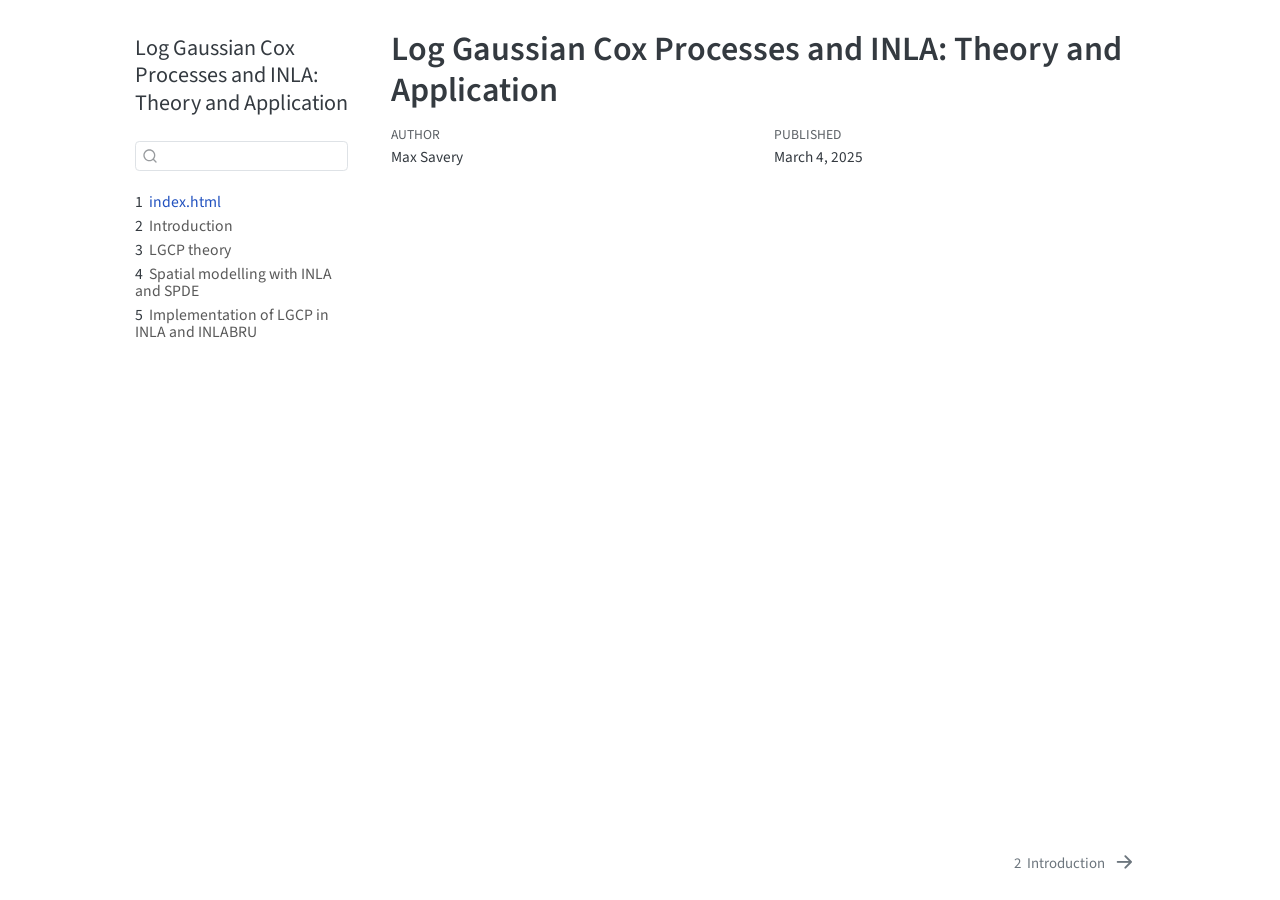
==== index.html @ 9723836d "Built site for gh-pages" ====
<!DOCTYPE html>
<html xmlns="http://www.w3.org/1999/xhtml" lang="en" xml:lang="en"><head>

<meta charset="utf-8">
<meta name="generator" content="quarto-1.6.42">

<meta name="viewport" content="width=device-width, initial-scale=1.0, user-scalable=yes">

<meta name="author" content="Max Savery">
<meta name="dcterms.date" content="2025-03-04">

<title>Log Gaussian Cox Processes and INLA: Theory and Application</title>
<style>
code{white-space: pre-wrap;}
span.smallcaps{font-variant: small-caps;}
div.columns{display: flex; gap: min(4vw, 1.5em);}
div.column{flex: auto; overflow-x: auto;}
div.hanging-indent{margin-left: 1.5em; text-indent: -1.5em;}
ul.task-list{list-style: none;}
ul.task-list li input[type="checkbox"] {
  width: 0.8em;
  margin: 0 0.8em 0.2em -1em; /* quarto-specific, see https://github.com/quarto-dev/quarto-cli/issues/4556 */ 
  vertical-align: middle;
}
</style>


<script src="site_libs/quarto-nav/quarto-nav.js"></script>
<script src="site_libs/quarto-nav/headroom.min.js"></script>
<script src="site_libs/clipboard/clipboard.min.js"></script>
<script src="site_libs/quarto-search/autocomplete.umd.js"></script>
<script src="site_libs/quarto-search/fuse.min.js"></script>
<script src="site_libs/quarto-search/quarto-search.js"></script>
<meta name="quarto:offset" content="./">
<link href="./intro.html" rel="next">
<script src="site_libs/quarto-html/quarto.js"></script>
<script src="site_libs/quarto-html/popper.min.js"></script>
<script src="site_libs/quarto-html/tippy.umd.min.js"></script>
<script src="site_libs/quarto-html/anchor.min.js"></script>
<link href="site_libs/quarto-html/tippy.css" rel="stylesheet">
<link href="site_libs/quarto-html/quarto-syntax-highlighting-2f5df379a58b258e96c21c0638c20c03.css" rel="stylesheet" id="quarto-text-highlighting-styles">
<script src="site_libs/bootstrap/bootstrap.min.js"></script>
<link href="site_libs/bootstrap/bootstrap-icons.css" rel="stylesheet">
<link href="site_libs/bootstrap/bootstrap-a34d670291f06f286357e447776a572a.min.css" rel="stylesheet" append-hash="true" id="quarto-bootstrap" data-mode="light">
<script id="quarto-search-options" type="application/json">{
  "location": "sidebar",
  "copy-button": false,
  "collapse-after": 3,
  "panel-placement": "start",
  "type": "textbox",
  "limit": 50,
  "keyboard-shortcut": [
    "f",
    "/",
    "s"
  ],
  "show-item-context": false,
  "language": {
    "search-no-results-text": "No results",
    "search-matching-documents-text": "matching documents",
    "search-copy-link-title": "Copy link to search",
    "search-hide-matches-text": "Hide additional matches",
    "search-more-match-text": "more match in this document",
    "search-more-matches-text": "more matches in this document",
    "search-clear-button-title": "Clear",
    "search-text-placeholder": "",
    "search-detached-cancel-button-title": "Cancel",
    "search-submit-button-title": "Submit",
    "search-label": "Search"
  }
}</script>


</head>

<body class="nav-sidebar floating fullcontent">

<div id="quarto-search-results"></div>
  <header id="quarto-header" class="headroom fixed-top">
  <nav class="quarto-secondary-nav">
    <div class="container-fluid d-flex">
      <button type="button" class="quarto-btn-toggle btn" data-bs-toggle="collapse" role="button" data-bs-target=".quarto-sidebar-collapse-item" aria-controls="quarto-sidebar" aria-expanded="false" aria-label="Toggle sidebar navigation" onclick="if (window.quartoToggleHeadroom) { window.quartoToggleHeadroom(); }">
        <i class="bi bi-layout-text-sidebar-reverse"></i>
      </button>
        <nav class="quarto-page-breadcrumbs" aria-label="breadcrumb"><ol class="breadcrumb"><li class="breadcrumb-item"><a href="./index.html"><span class="chapter-number">1</span>&nbsp; <span class="chapter-title">index.html</span></a></li></ol></nav>
        <a class="flex-grow-1" role="navigation" data-bs-toggle="collapse" data-bs-target=".quarto-sidebar-collapse-item" aria-controls="quarto-sidebar" aria-expanded="false" aria-label="Toggle sidebar navigation" onclick="if (window.quartoToggleHeadroom) { window.quartoToggleHeadroom(); }">      
        </a>
      <button type="button" class="btn quarto-search-button" aria-label="Search" onclick="window.quartoOpenSearch();">
        <i class="bi bi-search"></i>
      </button>
    </div>
  </nav>
</header>
<!-- content -->
<div id="quarto-content" class="quarto-container page-columns page-rows-contents page-layout-article">
<!-- sidebar -->
  <nav id="quarto-sidebar" class="sidebar collapse collapse-horizontal quarto-sidebar-collapse-item sidebar-navigation floating overflow-auto">
    <div class="pt-lg-2 mt-2 text-left sidebar-header">
    <div class="sidebar-title mb-0 py-0">
      <a href="./">Log Gaussian Cox Processes and INLA: Theory and Application</a> 
    </div>
      </div>
        <div class="mt-2 flex-shrink-0 align-items-center">
        <div class="sidebar-search">
        <div id="quarto-search" class="" title="Search"></div>
        </div>
        </div>
    <div class="sidebar-menu-container"> 
    <ul class="list-unstyled mt-1">
        <li class="sidebar-item">
  <div class="sidebar-item-container"> 
  <a href="./index.html" class="sidebar-item-text sidebar-link active">
 <span class="menu-text"><span class="chapter-number">1</span>&nbsp; <span class="chapter-title">index.html</span></span></a>
  </div>
</li>
        <li class="sidebar-item">
  <div class="sidebar-item-container"> 
  <a href="./intro.html" class="sidebar-item-text sidebar-link">
 <span class="menu-text"><span class="chapter-number">2</span>&nbsp; <span class="chapter-title">Introduction</span></span></a>
  </div>
</li>
        <li class="sidebar-item">
  <div class="sidebar-item-container"> 
  <a href="./theory.html" class="sidebar-item-text sidebar-link">
 <span class="menu-text"><span class="chapter-number">3</span>&nbsp; <span class="chapter-title">LGCP theory</span></span></a>
  </div>
</li>
        <li class="sidebar-item">
  <div class="sidebar-item-container"> 
  <a href="./inla_inlabru_tutorial_netherlands_data.html" class="sidebar-item-text sidebar-link">
 <span class="menu-text"><span class="chapter-number">4</span>&nbsp; <span class="chapter-title">Spatial modelling with INLA and SPDE</span></span></a>
  </div>
</li>
        <li class="sidebar-item">
  <div class="sidebar-item-container"> 
  <a href="./inla_inlabru_lgcp_tutorial_netherlands_data.html" class="sidebar-item-text sidebar-link">
 <span class="menu-text"><span class="chapter-number">5</span>&nbsp; <span class="chapter-title">Implementation of LGCP in INLA and INLABRU</span></span></a>
  </div>
</li>
    </ul>
    </div>
</nav>
<div id="quarto-sidebar-glass" class="quarto-sidebar-collapse-item" data-bs-toggle="collapse" data-bs-target=".quarto-sidebar-collapse-item"></div>
<!-- margin-sidebar -->
    
<!-- main -->
<main class="content" id="quarto-document-content">

<header id="title-block-header" class="quarto-title-block default">
<div class="quarto-title">
<h1 class="title">Log Gaussian Cox Processes and INLA: Theory and Application</h1>
</div>



<div class="quarto-title-meta">

    <div>
    <div class="quarto-title-meta-heading">Author</div>
    <div class="quarto-title-meta-contents">
             <p>Max Savery </p>
          </div>
  </div>
    
    <div>
    <div class="quarto-title-meta-heading">Published</div>
    <div class="quarto-title-meta-contents">
      <p class="date">March 4, 2025</p>
    </div>
  </div>
  
    
  </div>
  


</header>





</main> <!-- /main -->
<script id="quarto-html-after-body" type="application/javascript">
window.document.addEventListener("DOMContentLoaded", function (event) {
  const toggleBodyColorMode = (bsSheetEl) => {
    const mode = bsSheetEl.getAttribute("data-mode");
    const bodyEl = window.document.querySelector("body");
    if (mode === "dark") {
      bodyEl.classList.add("quarto-dark");
      bodyEl.classList.remove("quarto-light");
    } else {
      bodyEl.classList.add("quarto-light");
      bodyEl.classList.remove("quarto-dark");
    }
  }
  const toggleBodyColorPrimary = () => {
    const bsSheetEl = window.document.querySelector("link#quarto-bootstrap");
    if (bsSheetEl) {
      toggleBodyColorMode(bsSheetEl);
    }
  }
  toggleBodyColorPrimary();  
  const icon = "";
  const anchorJS = new window.AnchorJS();
  anchorJS.options = {
    placement: 'right',
    icon: icon
  };
  anchorJS.add('.anchored');
  const isCodeAnnotation = (el) => {
    for (const clz of el.classList) {
      if (clz.startsWith('code-annotation-')) {                     
        return true;
      }
    }
    return false;
  }
  const onCopySuccess = function(e) {
    // button target
    const button = e.trigger;
    // don't keep focus
    button.blur();
    // flash "checked"
    button.classList.add('code-copy-button-checked');
    var currentTitle = button.getAttribute("title");
    button.setAttribute("title", "Copied!");
    let tooltip;
    if (window.bootstrap) {
      button.setAttribute("data-bs-toggle", "tooltip");
      button.setAttribute("data-bs-placement", "left");
      button.setAttribute("data-bs-title", "Copied!");
      tooltip = new bootstrap.Tooltip(button, 
        { trigger: "manual", 
          customClass: "code-copy-button-tooltip",
          offset: [0, -8]});
      tooltip.show();    
    }
    setTimeout(function() {
      if (tooltip) {
        tooltip.hide();
        button.removeAttribute("data-bs-title");
        button.removeAttribute("data-bs-toggle");
        button.removeAttribute("data-bs-placement");
      }
      button.setAttribute("title", currentTitle);
      button.classList.remove('code-copy-button-checked');
    }, 1000);
    // clear code selection
    e.clearSelection();
  }
  const getTextToCopy = function(trigger) {
      const codeEl = trigger.previousElementSibling.cloneNode(true);
      for (const childEl of codeEl.children) {
        if (isCodeAnnotation(childEl)) {
          childEl.remove();
        }
      }
      return codeEl.innerText;
  }
  const clipboard = new window.ClipboardJS('.code-copy-button:not([data-in-quarto-modal])', {
    text: getTextToCopy
  });
  clipboard.on('success', onCopySuccess);
  if (window.document.getElementById('quarto-embedded-source-code-modal')) {
    const clipboardModal = new window.ClipboardJS('.code-copy-button[data-in-quarto-modal]', {
      text: getTextToCopy,
      container: window.document.getElementById('quarto-embedded-source-code-modal')
    });
    clipboardModal.on('success', onCopySuccess);
  }
    var localhostRegex = new RegExp(/^(?:http|https):\/\/localhost\:?[0-9]*\//);
    var mailtoRegex = new RegExp(/^mailto:/);
      var filterRegex = new RegExp('/' + window.location.host + '/');
    var isInternal = (href) => {
        return filterRegex.test(href) || localhostRegex.test(href) || mailtoRegex.test(href);
    }
    // Inspect non-navigation links and adorn them if external
 	var links = window.document.querySelectorAll('a[href]:not(.nav-link):not(.navbar-brand):not(.toc-action):not(.sidebar-link):not(.sidebar-item-toggle):not(.pagination-link):not(.no-external):not([aria-hidden]):not(.dropdown-item):not(.quarto-navigation-tool):not(.about-link)');
    for (var i=0; i<links.length; i++) {
      const link = links[i];
      if (!isInternal(link.href)) {
        // undo the damage that might have been done by quarto-nav.js in the case of
        // links that we want to consider external
        if (link.dataset.originalHref !== undefined) {
          link.href = link.dataset.originalHref;
        }
      }
    }
  function tippyHover(el, contentFn, onTriggerFn, onUntriggerFn) {
    const config = {
      allowHTML: true,
      maxWidth: 500,
      delay: 100,
      arrow: false,
      appendTo: function(el) {
          return el.parentElement;
      },
      interactive: true,
      interactiveBorder: 10,
      theme: 'quarto',
      placement: 'bottom-start',
    };
    if (contentFn) {
      config.content = contentFn;
    }
    if (onTriggerFn) {
      config.onTrigger = onTriggerFn;
    }
    if (onUntriggerFn) {
      config.onUntrigger = onUntriggerFn;
    }
    window.tippy(el, config); 
  }
  const noterefs = window.document.querySelectorAll('a[role="doc-noteref"]');
  for (var i=0; i<noterefs.length; i++) {
    const ref = noterefs[i];
    tippyHover(ref, function() {
      // use id or data attribute instead here
      let href = ref.getAttribute('data-footnote-href') || ref.getAttribute('href');
      try { href = new URL(href).hash; } catch {}
      const id = href.replace(/^#\/?/, "");
      const note = window.document.getElementById(id);
      if (note) {
        return note.innerHTML;
      } else {
        return "";
      }
    });
  }
  const xrefs = window.document.querySelectorAll('a.quarto-xref');
  const processXRef = (id, note) => {
    // Strip column container classes
    const stripColumnClz = (el) => {
      el.classList.remove("page-full", "page-columns");
      if (el.children) {
        for (const child of el.children) {
          stripColumnClz(child);
        }
      }
    }
    stripColumnClz(note)
    if (id === null || id.startsWith('sec-')) {
      // Special case sections, only their first couple elements
      const container = document.createElement("div");
      if (note.children && note.children.length > 2) {
        container.appendChild(note.children[0].cloneNode(true));
        for (let i = 1; i < note.children.length; i++) {
          const child = note.children[i];
          if (child.tagName === "P" && child.innerText === "") {
            continue;
          } else {
            container.appendChild(child.cloneNode(true));
            break;
          }
        }
        if (window.Quarto?.typesetMath) {
          window.Quarto.typesetMath(container);
        }
        return container.innerHTML
      } else {
        if (window.Quarto?.typesetMath) {
          window.Quarto.typesetMath(note);
        }
        return note.innerHTML;
      }
    } else {
      // Remove any anchor links if they are present
      const anchorLink = note.querySelector('a.anchorjs-link');
      if (anchorLink) {
        anchorLink.remove();
      }
      if (window.Quarto?.typesetMath) {
        window.Quarto.typesetMath(note);
      }
      if (note.classList.contains("callout")) {
        return note.outerHTML;
      } else {
        return note.innerHTML;
      }
    }
  }
  for (var i=0; i<xrefs.length; i++) {
    const xref = xrefs[i];
    tippyHover(xref, undefined, function(instance) {
      instance.disable();
      let url = xref.getAttribute('href');
      let hash = undefined; 
      if (url.startsWith('#')) {
        hash = url;
      } else {
        try { hash = new URL(url).hash; } catch {}
      }
      if (hash) {
        const id = hash.replace(/^#\/?/, "");
        const note = window.document.getElementById(id);
        if (note !== null) {
          try {
            const html = processXRef(id, note.cloneNode(true));
            instance.setContent(html);
          } finally {
            instance.enable();
            instance.show();
          }
        } else {
          // See if we can fetch this
          fetch(url.split('#')[0])
          .then(res => res.text())
          .then(html => {
            const parser = new DOMParser();
            const htmlDoc = parser.parseFromString(html, "text/html");
            const note = htmlDoc.getElementById(id);
            if (note !== null) {
              const html = processXRef(id, note);
              instance.setContent(html);
            } 
          }).finally(() => {
            instance.enable();
            instance.show();
          });
        }
      } else {
        // See if we can fetch a full url (with no hash to target)
        // This is a special case and we should probably do some content thinning / targeting
        fetch(url)
        .then(res => res.text())
        .then(html => {
          const parser = new DOMParser();
          const htmlDoc = parser.parseFromString(html, "text/html");
          const note = htmlDoc.querySelector('main.content');
          if (note !== null) {
            // This should only happen for chapter cross references
            // (since there is no id in the URL)
            // remove the first header
            if (note.children.length > 0 && note.children[0].tagName === "HEADER") {
              note.children[0].remove();
            }
            const html = processXRef(null, note);
            instance.setContent(html);
          } 
        }).finally(() => {
          instance.enable();
          instance.show();
        });
      }
    }, function(instance) {
    });
  }
      let selectedAnnoteEl;
      const selectorForAnnotation = ( cell, annotation) => {
        let cellAttr = 'data-code-cell="' + cell + '"';
        let lineAttr = 'data-code-annotation="' +  annotation + '"';
        const selector = 'span[' + cellAttr + '][' + lineAttr + ']';
        return selector;
      }
      const selectCodeLines = (annoteEl) => {
        const doc = window.document;
        const targetCell = annoteEl.getAttribute("data-target-cell");
        const targetAnnotation = annoteEl.getAttribute("data-target-annotation");
        const annoteSpan = window.document.querySelector(selectorForAnnotation(targetCell, targetAnnotation));
        const lines = annoteSpan.getAttribute("data-code-lines").split(",");
        const lineIds = lines.map((line) => {
          return targetCell + "-" + line;
        })
        let top = null;
        let height = null;
        let parent = null;
        if (lineIds.length > 0) {
            //compute the position of the single el (top and bottom and make a div)
            const el = window.document.getElementById(lineIds[0]);
            top = el.offsetTop;
            height = el.offsetHeight;
            parent = el.parentElement.parentElement;
          if (lineIds.length > 1) {
            const lastEl = window.document.getElementById(lineIds[lineIds.length - 1]);
            const bottom = lastEl.offsetTop + lastEl.offsetHeight;
            height = bottom - top;
          }
          if (top !== null && height !== null && parent !== null) {
            // cook up a div (if necessary) and position it 
            let div = window.document.getElementById("code-annotation-line-highlight");
            if (div === null) {
              div = window.document.createElement("div");
              div.setAttribute("id", "code-annotation-line-highlight");
              div.style.position = 'absolute';
              parent.appendChild(div);
            }
            div.style.top = top - 2 + "px";
            div.style.height = height + 4 + "px";
            div.style.left = 0;
            let gutterDiv = window.document.getElementById("code-annotation-line-highlight-gutter");
            if (gutterDiv === null) {
              gutterDiv = window.document.createElement("div");
              gutterDiv.setAttribute("id", "code-annotation-line-highlight-gutter");
              gutterDiv.style.position = 'absolute';
              const codeCell = window.document.getElementById(targetCell);
              const gutter = codeCell.querySelector('.code-annotation-gutter');
              gutter.appendChild(gutterDiv);
            }
            gutterDiv.style.top = top - 2 + "px";
            gutterDiv.style.height = height + 4 + "px";
          }
          selectedAnnoteEl = annoteEl;
        }
      };
      const unselectCodeLines = () => {
        const elementsIds = ["code-annotation-line-highlight", "code-annotation-line-highlight-gutter"];
        elementsIds.forEach((elId) => {
          const div = window.document.getElementById(elId);
          if (div) {
            div.remove();
          }
        });
        selectedAnnoteEl = undefined;
      };
        // Handle positioning of the toggle
    window.addEventListener(
      "resize",
      throttle(() => {
        elRect = undefined;
        if (selectedAnnoteEl) {
          selectCodeLines(selectedAnnoteEl);
        }
      }, 10)
    );
    function throttle(fn, ms) {
    let throttle = false;
    let timer;
      return (...args) => {
        if(!throttle) { // first call gets through
            fn.apply(this, args);
            throttle = true;
        } else { // all the others get throttled
            if(timer) clearTimeout(timer); // cancel #2
            timer = setTimeout(() => {
              fn.apply(this, args);
              timer = throttle = false;
            }, ms);
        }
      };
    }
      // Attach click handler to the DT
      const annoteDls = window.document.querySelectorAll('dt[data-target-cell]');
      for (const annoteDlNode of annoteDls) {
        annoteDlNode.addEventListener('click', (event) => {
          const clickedEl = event.target;
          if (clickedEl !== selectedAnnoteEl) {
            unselectCodeLines();
            const activeEl = window.document.querySelector('dt[data-target-cell].code-annotation-active');
            if (activeEl) {
              activeEl.classList.remove('code-annotation-active');
            }
            selectCodeLines(clickedEl);
            clickedEl.classList.add('code-annotation-active');
          } else {
            // Unselect the line
            unselectCodeLines();
            clickedEl.classList.remove('code-annotation-active');
          }
        });
      }
  const findCites = (el) => {
    const parentEl = el.parentElement;
    if (parentEl) {
      const cites = parentEl.dataset.cites;
      if (cites) {
        return {
          el,
          cites: cites.split(' ')
        };
      } else {
        return findCites(el.parentElement)
      }
    } else {
      return undefined;
    }
  };
  var bibliorefs = window.document.querySelectorAll('a[role="doc-biblioref"]');
  for (var i=0; i<bibliorefs.length; i++) {
    const ref = bibliorefs[i];
    const citeInfo = findCites(ref);
    if (citeInfo) {
      tippyHover(citeInfo.el, function() {
        var popup = window.document.createElement('div');
        citeInfo.cites.forEach(function(cite) {
          var citeDiv = window.document.createElement('div');
          citeDiv.classList.add('hanging-indent');
          citeDiv.classList.add('csl-entry');
          var biblioDiv = window.document.getElementById('ref-' + cite);
          if (biblioDiv) {
            citeDiv.innerHTML = biblioDiv.innerHTML;
          }
          popup.appendChild(citeDiv);
        });
        return popup.innerHTML;
      });
    }
  }
});
</script>
<nav class="page-navigation">
  <div class="nav-page nav-page-previous">
  </div>
  <div class="nav-page nav-page-next">
      <a href="./intro.html" class="pagination-link" aria-label="Introduction">
        <span class="nav-page-text"><span class="chapter-number">2</span>&nbsp; <span class="chapter-title">Introduction</span></span> <i class="bi bi-arrow-right-short"></i>
      </a>
  </div>
</nav>
</div> <!-- /content -->




</body></html>
---- site_libs/quarto-html/tippy.css ----
.tippy-box[data-animation=fade][data-state=hidden]{opacity:0}[data-tippy-root]{max-width:calc(100vw - 10px)}.tippy-box{position:relative;background-color:#333;color:#fff;border-radius:4px;font-size:14px;line-height:1.4;white-space:normal;outline:0;transition-property:transform,visibility,opacity}.tippy-box[data-placement^=top]>.tippy-arrow{bottom:0}.tippy-box[data-placement^=top]>.tippy-arrow:before{bottom:-7px;left:0;border-width:8px 8px 0;border-top-color:initial;transform-origin:center top}.tippy-box[data-placement^=bottom]>.tippy-arrow{top:0}.tippy-box[data-placement^=bottom]>.tippy-arrow:before{top:-7px;left:0;border-width:0 8px 8px;border-bottom-color:initial;transform-origin:center bottom}.tippy-box[data-placement^=left]>.tippy-arrow{right:0}.tippy-box[data-placement^=left]>.tippy-arrow:before{border-width:8px 0 8px 8px;border-left-color:initial;right:-7px;transform-origin:center left}.tippy-box[data-placement^=right]>.tippy-arrow{left:0}.tippy-box[data-placement^=right]>.tippy-arrow:before{left:-7px;border-width:8px 8px 8px 0;border-right-color:initial;transform-origin:center right}.tippy-box[data-inertia][data-state=visible]{transition-timing-function:cubic-bezier(.54,1.5,.38,1.11)}.tippy-arrow{width:16px;height:16px;color:#333}.tippy-arrow:before{content:"";position:absolute;border-color:transparent;border-style:solid}.tippy-content{position:relative;padding:5px 9px;z-index:1}
---- site_libs/quarto-html/quarto-syntax-highlighting-2f5df379a58b258e96c21c0638c20c03.css ----
/* quarto syntax highlight colors */
:root {
  --quarto-hl-ot-color: #003B4F;
  --quarto-hl-at-color: #657422;
  --quarto-hl-ss-color: #20794D;
  --quarto-hl-an-color: #5E5E5E;
  --quarto-hl-fu-color: #4758AB;
  --quarto-hl-st-color: #20794D;
  --quarto-hl-cf-color: #003B4F;
  --quarto-hl-op-color: #5E5E5E;
  --quarto-hl-er-color: #AD0000;
  --quarto-hl-bn-color: #AD0000;
  --quarto-hl-al-color: #AD0000;
  --quarto-hl-va-color: #111111;
  --quarto-hl-bu-color: inherit;
  --quarto-hl-ex-color: inherit;
  --quarto-hl-pp-color: #AD0000;
  --quarto-hl-in-color: #5E5E5E;
  --quarto-hl-vs-color: #20794D;
  --quarto-hl-wa-color: #5E5E5E;
  --quarto-hl-do-color: #5E5E5E;
  --quarto-hl-im-color: #00769E;
  --quarto-hl-ch-color: #20794D;
  --quarto-hl-dt-color: #AD0000;
  --quarto-hl-fl-color: #AD0000;
  --quarto-hl-co-color: #5E5E5E;
  --quarto-hl-cv-color: #5E5E5E;
  --quarto-hl-cn-color: #8f5902;
  --quarto-hl-sc-color: #5E5E5E;
  --quarto-hl-dv-color: #AD0000;
  --quarto-hl-kw-color: #003B4F;
}

/* other quarto variables */
:root {
  --quarto-font-monospace: SFMono-Regular, Menlo, Monaco, Consolas, "Liberation Mono", "Courier New", monospace;
}

pre > code.sourceCode > span {
  color: #003B4F;
}

code span {
  color: #003B4F;
}

code.sourceCode > span {
  color: #003B4F;
}

div.sourceCode,
div.sourceCode pre.sourceCode {
  color: #003B4F;
}

code span.ot {
  color: #003B4F;
  font-style: inherit;
}

code span.at {
  color: #657422;
  font-style: inherit;
}

code span.ss {
  color: #20794D;
  font-style: inherit;
}

code span.an {
  color: #5E5E5E;
  font-style: inherit;
}

code span.fu {
  color: #4758AB;
  font-style: inherit;
}

code span.st {
  color: #20794D;
  font-style: inherit;
}

code span.cf {
  color: #003B4F;
  font-weight: bold;
  font-style: inherit;
}

code span.op {
  color: #5E5E5E;
  font-style: inherit;
}

code span.er {
  color: #AD0000;
  font-style: inherit;
}

code span.bn {
  color: #AD0000;
  font-style: inherit;
}

code span.al {
  color: #AD0000;
  font-style: inherit;
}

code span.va {
  color: #111111;
  font-style: inherit;
}

code span.bu {
  font-style: inherit;
}

code span.ex {
  font-style: inherit;
}

code span.pp {
  color: #AD0000;
  font-style: inherit;
}

code span.in {
  color: #5E5E5E;
  font-style: inherit;
}

code span.vs {
  color: #20794D;
  font-style: inherit;
}

code span.wa {
  color: #5E5E5E;
  font-style: italic;
}

code span.do {
  color: #5E5E5E;
  font-style: italic;
}

code span.im {
  color: #00769E;
  font-style: inherit;
}

code span.ch {
  color: #20794D;
  font-style: inherit;
}

code span.dt {
  color: #AD0000;
  font-style: inherit;
}

code span.fl {
  color: #AD0000;
  font-style: inherit;
}

code span.co {
  color: #5E5E5E;
  font-style: inherit;
}

code span.cv {
  color: #5E5E5E;
  font-style: italic;
}

code span.cn {
  color: #8f5902;
  font-style: inherit;
}

code span.sc {
  color: #5E5E5E;
  font-style: inherit;
}

code span.dv {
  color: #AD0000;
  font-style: inherit;
}

code span.kw {
  color: #003B4F;
  font-weight: bold;
  font-style: inherit;
}

.prevent-inlining {
  content: "</";
}

/*# sourceMappingURL=35eb38a806ee71ea6d2563be2308c832.css.map */
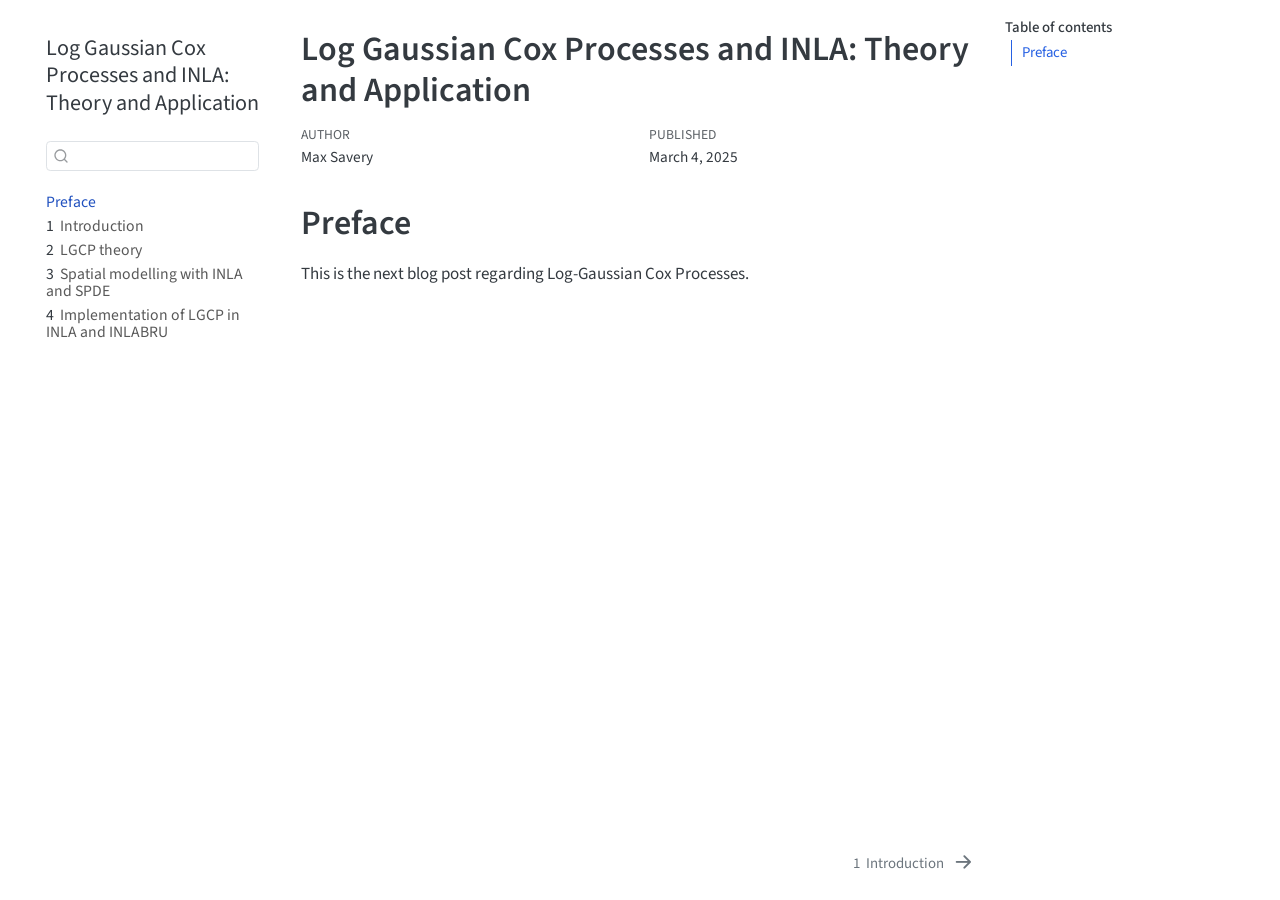
==== commit db3d04ac: "Built site for gh-pages" ====
--- a/index.html
+++ b/index.html
@@ -73,7 +73,7 @@
 
 </head>
 
-<body class="nav-sidebar floating fullcontent">
+<body class="nav-sidebar floating">
 
 <div id="quarto-search-results"></div>
   <header id="quarto-header" class="headroom fixed-top">
@@ -82,7 +82,7 @@
       <button type="button" class="quarto-btn-toggle btn" data-bs-toggle="collapse" role="button" data-bs-target=".quarto-sidebar-collapse-item" aria-controls="quarto-sidebar" aria-expanded="false" aria-label="Toggle sidebar navigation" onclick="if (window.quartoToggleHeadroom) { window.quartoToggleHeadroom(); }">
         <i class="bi bi-layout-text-sidebar-reverse"></i>
       </button>
-        <nav class="quarto-page-breadcrumbs" aria-label="breadcrumb"><ol class="breadcrumb"><li class="breadcrumb-item"><a href="./index.html"><span class="chapter-number">1</span>&nbsp; <span class="chapter-title">index.html</span></a></li></ol></nav>
+        <nav class="quarto-page-breadcrumbs" aria-label="breadcrumb"><ol class="breadcrumb"><li class="breadcrumb-item"><a href="./index.html">Preface</a></li></ol></nav>
         <a class="flex-grow-1" role="navigation" data-bs-toggle="collapse" data-bs-target=".quarto-sidebar-collapse-item" aria-controls="quarto-sidebar" aria-expanded="false" aria-label="Toggle sidebar navigation" onclick="if (window.quartoToggleHeadroom) { window.quartoToggleHeadroom(); }">      
         </a>
       <button type="button" class="btn quarto-search-button" aria-label="Search" onclick="window.quartoOpenSearch();">
@@ -110,31 +110,31 @@
         <li class="sidebar-item">
   <div class="sidebar-item-container"> 
   <a href="./index.html" class="sidebar-item-text sidebar-link active">
- <span class="menu-text"><span class="chapter-number">1</span>&nbsp; <span class="chapter-title">index.html</span></span></a>
+ <span class="menu-text">Preface</span></a>
   </div>
 </li>
         <li class="sidebar-item">
   <div class="sidebar-item-container"> 
   <a href="./intro.html" class="sidebar-item-text sidebar-link">
- <span class="menu-text"><span class="chapter-number">2</span>&nbsp; <span class="chapter-title">Introduction</span></span></a>
+ <span class="menu-text"><span class="chapter-number">1</span>&nbsp; <span class="chapter-title">Introduction</span></span></a>
   </div>
 </li>
         <li class="sidebar-item">
   <div class="sidebar-item-container"> 
   <a href="./theory.html" class="sidebar-item-text sidebar-link">
- <span class="menu-text"><span class="chapter-number">3</span>&nbsp; <span class="chapter-title">LGCP theory</span></span></a>
+ <span class="menu-text"><span class="chapter-number">2</span>&nbsp; <span class="chapter-title">LGCP theory</span></span></a>
   </div>
 </li>
         <li class="sidebar-item">
   <div class="sidebar-item-container"> 
   <a href="./inla_inlabru_tutorial_netherlands_data.html" class="sidebar-item-text sidebar-link">
- <span class="menu-text"><span class="chapter-number">4</span>&nbsp; <span class="chapter-title">Spatial modelling with INLA and SPDE</span></span></a>
+ <span class="menu-text"><span class="chapter-number">3</span>&nbsp; <span class="chapter-title">Spatial modelling with INLA and SPDE</span></span></a>
   </div>
 </li>
         <li class="sidebar-item">
   <div class="sidebar-item-container"> 
   <a href="./inla_inlabru_lgcp_tutorial_netherlands_data.html" class="sidebar-item-text sidebar-link">
- <span class="menu-text"><span class="chapter-number">5</span>&nbsp; <span class="chapter-title">Implementation of LGCP in INLA and INLABRU</span></span></a>
+ <span class="menu-text"><span class="chapter-number">4</span>&nbsp; <span class="chapter-title">Implementation of LGCP in INLA and INLABRU</span></span></a>
   </div>
 </li>
     </ul>
@@ -142,7 +142,15 @@
 </nav>
 <div id="quarto-sidebar-glass" class="quarto-sidebar-collapse-item" data-bs-toggle="collapse" data-bs-target=".quarto-sidebar-collapse-item"></div>
 <!-- margin-sidebar -->
-    
+    <div id="quarto-margin-sidebar" class="sidebar margin-sidebar">
+        <nav id="TOC" role="doc-toc" class="toc-active">
+    <h2 id="toc-title">Table of contents</h2>
+   
+  <ul>
+  <li><a href="#preface" id="toc-preface" class="nav-link active" data-scroll-target="#preface">Preface</a></li>
+  </ul>
+</nav>
+    </div>
 <!-- main -->
 <main class="content" id="quarto-document-content">
 
@@ -177,8 +185,12 @@
 </header>
 
 
-
-
+<section id="preface" class="level1 unnumbered">
+<h1 class="unnumbered">Preface</h1>
+<p>This is the next blog post regarding Log-Gaussian Cox Processes.</p>
+
+
+</section>
 
 </main> <!-- /main -->
 <script id="quarto-html-after-body" type="application/javascript">
@@ -603,7 +615,7 @@
   </div>
   <div class="nav-page nav-page-next">
       <a href="./intro.html" class="pagination-link" aria-label="Introduction">
-        <span class="nav-page-text"><span class="chapter-number">2</span>&nbsp; <span class="chapter-title">Introduction</span></span> <i class="bi bi-arrow-right-short"></i>
+        <span class="nav-page-text"><span class="chapter-number">1</span>&nbsp; <span class="chapter-title">Introduction</span></span> <i class="bi bi-arrow-right-short"></i>
       </a>
   </div>
 </nav>
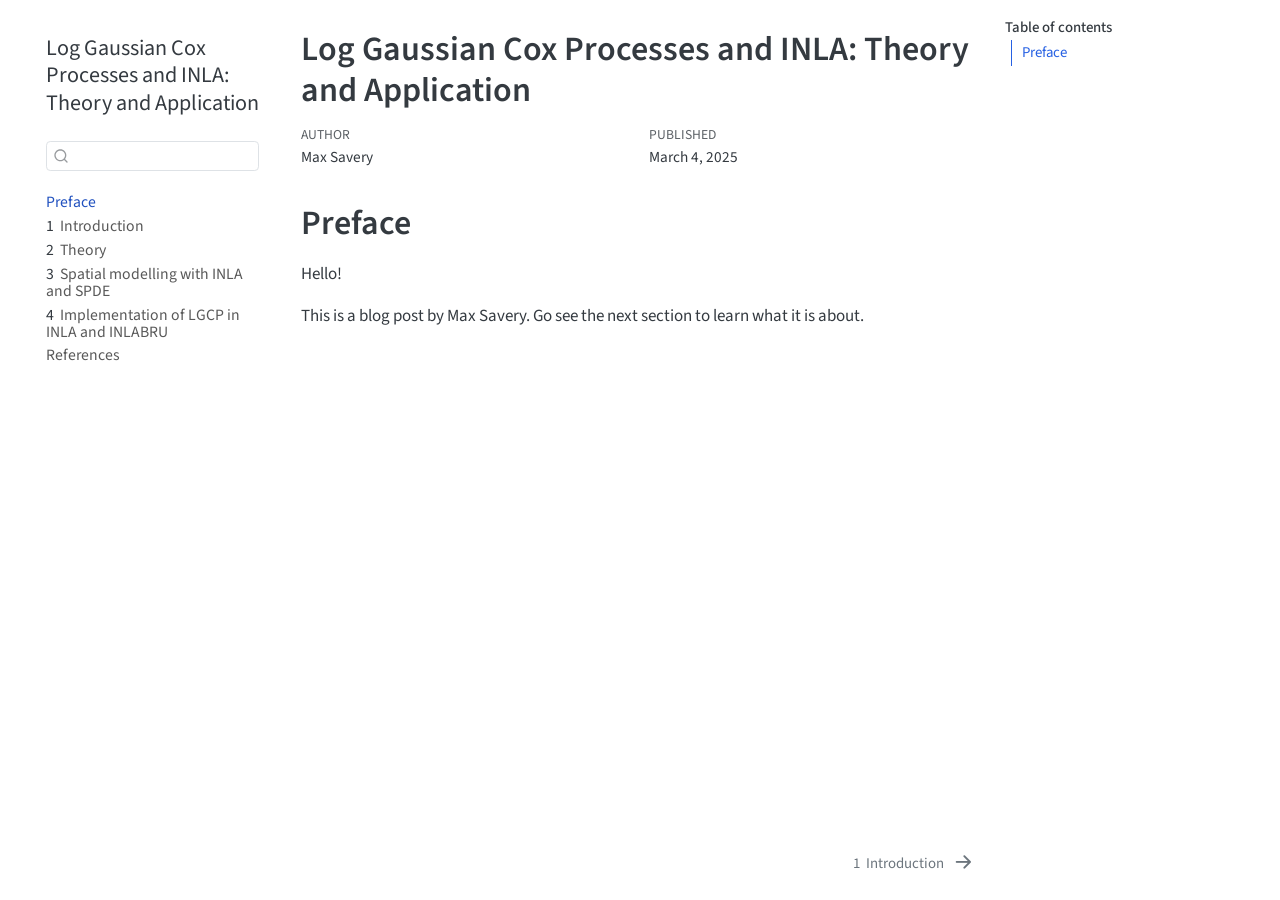
==== commit 1eb0bc60: "Built site for gh-pages" ====
--- a/index.html
+++ b/index.html
@@ -122,7 +122,7 @@
         <li class="sidebar-item">
   <div class="sidebar-item-container"> 
   <a href="./theory.html" class="sidebar-item-text sidebar-link">
- <span class="menu-text"><span class="chapter-number">2</span>&nbsp; <span class="chapter-title">LGCP theory</span></span></a>
+ <span class="menu-text"><span class="chapter-number">2</span>&nbsp; <span class="chapter-title">Theory</span></span></a>
   </div>
 </li>
         <li class="sidebar-item">
@@ -135,6 +135,12 @@
   <div class="sidebar-item-container"> 
   <a href="./inla_inlabru_lgcp_tutorial_netherlands_data.html" class="sidebar-item-text sidebar-link">
  <span class="menu-text"><span class="chapter-number">4</span>&nbsp; <span class="chapter-title">Implementation of LGCP in INLA and INLABRU</span></span></a>
+  </div>
+</li>
+        <li class="sidebar-item">
+  <div class="sidebar-item-container"> 
+  <a href="./references.html" class="sidebar-item-text sidebar-link">
+ <span class="menu-text">References</span></a>
   </div>
 </li>
     </ul>
@@ -187,7 +193,8 @@
 
 <section id="preface" class="level1 unnumbered">
 <h1 class="unnumbered">Preface</h1>
-<p>This is the next blog post regarding Log-Gaussian Cox Processes.</p>
+<p>Hello!</p>
+<p>This is a blog post by Max Savery. Go see the next section to learn what it is about.</p>
 
 
 </section>
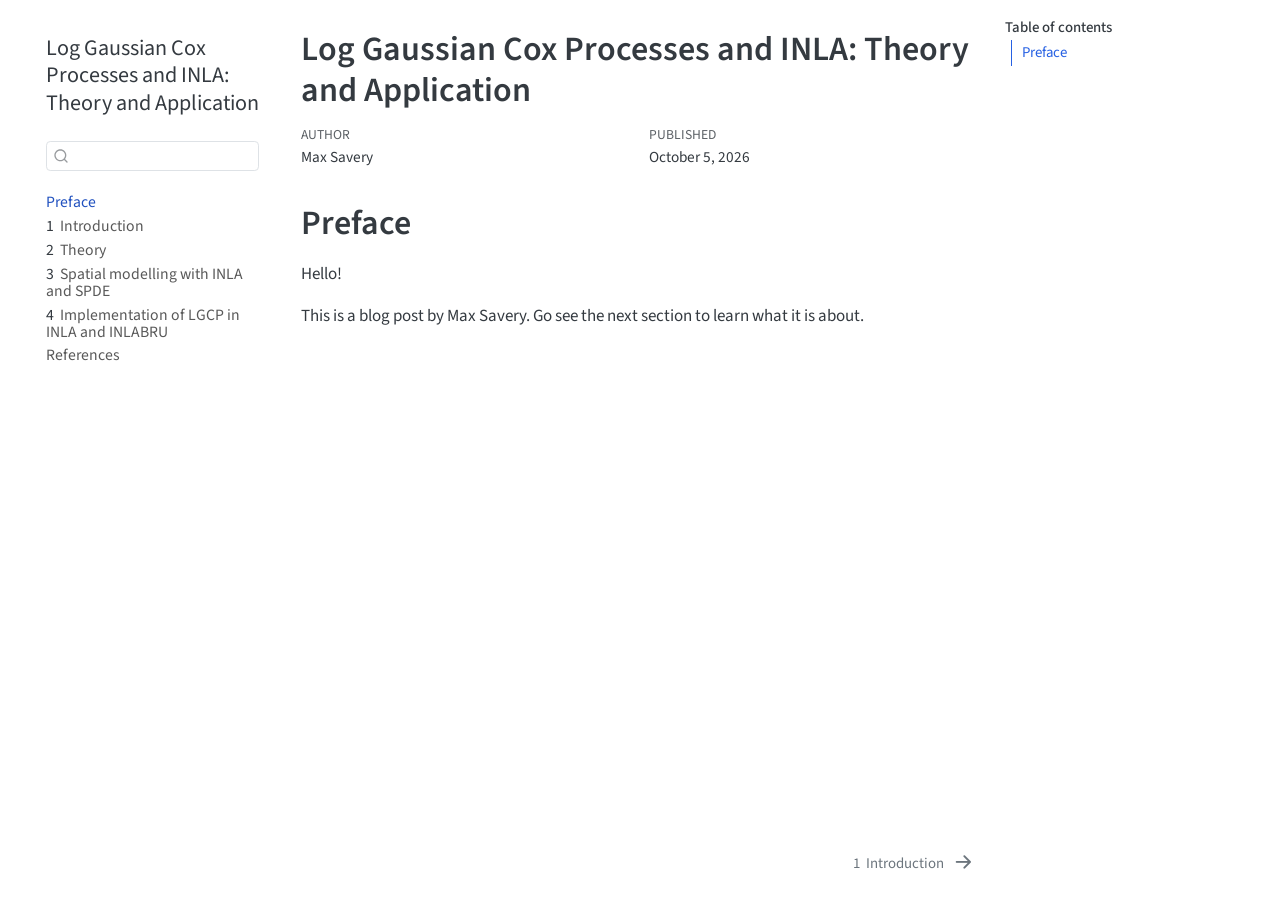
==== commit 947db1b8: "Built site for gh-pages" ====
--- a/index.html
+++ b/index.html
@@ -2,12 +2,12 @@
 <html xmlns="http://www.w3.org/1999/xhtml" lang="en" xml:lang="en"><head>
 
 <meta charset="utf-8">
-<meta name="generator" content="quarto-1.6.42">
+<meta name="generator" content="quarto-1.7.31">
 
 <meta name="viewport" content="width=device-width, initial-scale=1.0, user-scalable=yes">
 
 <meta name="author" content="Max Savery">
-<meta name="dcterms.date" content="2025-03-04">
+<meta name="dcterms.date" content="2026-10-05">
 
 <title>Log Gaussian Cox Processes and INLA: Theory and Application</title>
 <style>
@@ -33,15 +33,16 @@
 <script src="site_libs/quarto-search/quarto-search.js"></script>
 <meta name="quarto:offset" content="./">
 <link href="./intro.html" rel="next">
-<script src="site_libs/quarto-html/quarto.js"></script>
+<script src="site_libs/quarto-html/quarto.js" type="module"></script>
+<script src="site_libs/quarto-html/tabsets/tabsets.js" type="module"></script>
 <script src="site_libs/quarto-html/popper.min.js"></script>
 <script src="site_libs/quarto-html/tippy.umd.min.js"></script>
 <script src="site_libs/quarto-html/anchor.min.js"></script>
 <link href="site_libs/quarto-html/tippy.css" rel="stylesheet">
-<link href="site_libs/quarto-html/quarto-syntax-highlighting-2f5df379a58b258e96c21c0638c20c03.css" rel="stylesheet" id="quarto-text-highlighting-styles">
+<link href="site_libs/quarto-html/quarto-syntax-highlighting-e1a5c8363afafaef2c763b6775fbf3ca.css" rel="stylesheet" id="quarto-text-highlighting-styles">
 <script src="site_libs/bootstrap/bootstrap.min.js"></script>
 <link href="site_libs/bootstrap/bootstrap-icons.css" rel="stylesheet">
-<link href="site_libs/bootstrap/bootstrap-a34d670291f06f286357e447776a572a.min.css" rel="stylesheet" append-hash="true" id="quarto-bootstrap" data-mode="light">
+<link href="site_libs/bootstrap/bootstrap-6e4858b4921ffe5a9c7d897cee0e5447.min.css" rel="stylesheet" append-hash="true" id="quarto-bootstrap" data-mode="light">
 <script id="quarto-search-options" type="application/json">{
   "location": "sidebar",
   "copy-button": false,
@@ -73,7 +74,7 @@
 
 </head>
 
-<body class="nav-sidebar floating">
+<body class="nav-sidebar floating quarto-light">
 
 <div id="quarto-search-results"></div>
   <header id="quarto-header" class="headroom fixed-top">
@@ -179,7 +180,7 @@
     <div>
     <div class="quarto-title-meta-heading">Published</div>
     <div class="quarto-title-meta-contents">
-      <p class="date">March 4, 2025</p>
+      <p class="date">October 5, 2026</p>
     </div>
   </div>
   
@@ -201,236 +202,242 @@
 
 </main> <!-- /main -->
 <script id="quarto-html-after-body" type="application/javascript">
-window.document.addEventListener("DOMContentLoaded", function (event) {
-  const toggleBodyColorMode = (bsSheetEl) => {
-    const mode = bsSheetEl.getAttribute("data-mode");
-    const bodyEl = window.document.querySelector("body");
-    if (mode === "dark") {
-      bodyEl.classList.add("quarto-dark");
-      bodyEl.classList.remove("quarto-light");
-    } else {
-      bodyEl.classList.add("quarto-light");
-      bodyEl.classList.remove("quarto-dark");
-    }
-  }
-  const toggleBodyColorPrimary = () => {
-    const bsSheetEl = window.document.querySelector("link#quarto-bootstrap");
-    if (bsSheetEl) {
-      toggleBodyColorMode(bsSheetEl);
-    }
-  }
-  toggleBodyColorPrimary();  
-  const icon = "";
-  const anchorJS = new window.AnchorJS();
-  anchorJS.options = {
-    placement: 'right',
-    icon: icon
-  };
-  anchorJS.add('.anchored');
-  const isCodeAnnotation = (el) => {
-    for (const clz of el.classList) {
-      if (clz.startsWith('code-annotation-')) {                     
-        return true;
-      }
-    }
-    return false;
-  }
-  const onCopySuccess = function(e) {
-    // button target
-    const button = e.trigger;
-    // don't keep focus
-    button.blur();
-    // flash "checked"
-    button.classList.add('code-copy-button-checked');
-    var currentTitle = button.getAttribute("title");
-    button.setAttribute("title", "Copied!");
-    let tooltip;
-    if (window.bootstrap) {
-      button.setAttribute("data-bs-toggle", "tooltip");
-      button.setAttribute("data-bs-placement", "left");
-      button.setAttribute("data-bs-title", "Copied!");
-      tooltip = new bootstrap.Tooltip(button, 
-        { trigger: "manual", 
-          customClass: "code-copy-button-tooltip",
-          offset: [0, -8]});
-      tooltip.show();    
-    }
-    setTimeout(function() {
-      if (tooltip) {
-        tooltip.hide();
-        button.removeAttribute("data-bs-title");
-        button.removeAttribute("data-bs-toggle");
-        button.removeAttribute("data-bs-placement");
-      }
-      button.setAttribute("title", currentTitle);
-      button.classList.remove('code-copy-button-checked');
-    }, 1000);
-    // clear code selection
-    e.clearSelection();
-  }
-  const getTextToCopy = function(trigger) {
-      const codeEl = trigger.previousElementSibling.cloneNode(true);
-      for (const childEl of codeEl.children) {
-        if (isCodeAnnotation(childEl)) {
-          childEl.remove();
-        }
-      }
-      return codeEl.innerText;
-  }
-  const clipboard = new window.ClipboardJS('.code-copy-button:not([data-in-quarto-modal])', {
-    text: getTextToCopy
-  });
-  clipboard.on('success', onCopySuccess);
-  if (window.document.getElementById('quarto-embedded-source-code-modal')) {
-    const clipboardModal = new window.ClipboardJS('.code-copy-button[data-in-quarto-modal]', {
-      text: getTextToCopy,
-      container: window.document.getElementById('quarto-embedded-source-code-modal')
+  window.document.addEventListener("DOMContentLoaded", function (event) {
+    const icon = "";
+    const anchorJS = new window.AnchorJS();
+    anchorJS.options = {
+      placement: 'right',
+      icon: icon
+    };
+    anchorJS.add('.anchored');
+    const isCodeAnnotation = (el) => {
+      for (const clz of el.classList) {
+        if (clz.startsWith('code-annotation-')) {                     
+          return true;
+        }
+      }
+      return false;
+    }
+    const onCopySuccess = function(e) {
+      // button target
+      const button = e.trigger;
+      // don't keep focus
+      button.blur();
+      // flash "checked"
+      button.classList.add('code-copy-button-checked');
+      var currentTitle = button.getAttribute("title");
+      button.setAttribute("title", "Copied!");
+      let tooltip;
+      if (window.bootstrap) {
+        button.setAttribute("data-bs-toggle", "tooltip");
+        button.setAttribute("data-bs-placement", "left");
+        button.setAttribute("data-bs-title", "Copied!");
+        tooltip = new bootstrap.Tooltip(button, 
+          { trigger: "manual", 
+            customClass: "code-copy-button-tooltip",
+            offset: [0, -8]});
+        tooltip.show();    
+      }
+      setTimeout(function() {
+        if (tooltip) {
+          tooltip.hide();
+          button.removeAttribute("data-bs-title");
+          button.removeAttribute("data-bs-toggle");
+          button.removeAttribute("data-bs-placement");
+        }
+        button.setAttribute("title", currentTitle);
+        button.classList.remove('code-copy-button-checked');
+      }, 1000);
+      // clear code selection
+      e.clearSelection();
+    }
+    const getTextToCopy = function(trigger) {
+        const codeEl = trigger.previousElementSibling.cloneNode(true);
+        for (const childEl of codeEl.children) {
+          if (isCodeAnnotation(childEl)) {
+            childEl.remove();
+          }
+        }
+        return codeEl.innerText;
+    }
+    const clipboard = new window.ClipboardJS('.code-copy-button:not([data-in-quarto-modal])', {
+      text: getTextToCopy
     });
-    clipboardModal.on('success', onCopySuccess);
-  }
-    var localhostRegex = new RegExp(/^(?:http|https):\/\/localhost\:?[0-9]*\//);
-    var mailtoRegex = new RegExp(/^mailto:/);
-      var filterRegex = new RegExp('/' + window.location.host + '/');
-    var isInternal = (href) => {
-        return filterRegex.test(href) || localhostRegex.test(href) || mailtoRegex.test(href);
-    }
-    // Inspect non-navigation links and adorn them if external
- 	var links = window.document.querySelectorAll('a[href]:not(.nav-link):not(.navbar-brand):not(.toc-action):not(.sidebar-link):not(.sidebar-item-toggle):not(.pagination-link):not(.no-external):not([aria-hidden]):not(.dropdown-item):not(.quarto-navigation-tool):not(.about-link)');
-    for (var i=0; i<links.length; i++) {
-      const link = links[i];
-      if (!isInternal(link.href)) {
-        // undo the damage that might have been done by quarto-nav.js in the case of
-        // links that we want to consider external
-        if (link.dataset.originalHref !== undefined) {
-          link.href = link.dataset.originalHref;
-        }
-      }
-    }
-  function tippyHover(el, contentFn, onTriggerFn, onUntriggerFn) {
-    const config = {
-      allowHTML: true,
-      maxWidth: 500,
-      delay: 100,
-      arrow: false,
-      appendTo: function(el) {
-          return el.parentElement;
-      },
-      interactive: true,
-      interactiveBorder: 10,
-      theme: 'quarto',
-      placement: 'bottom-start',
-    };
-    if (contentFn) {
-      config.content = contentFn;
-    }
-    if (onTriggerFn) {
-      config.onTrigger = onTriggerFn;
-    }
-    if (onUntriggerFn) {
-      config.onUntrigger = onUntriggerFn;
-    }
-    window.tippy(el, config); 
-  }
-  const noterefs = window.document.querySelectorAll('a[role="doc-noteref"]');
-  for (var i=0; i<noterefs.length; i++) {
-    const ref = noterefs[i];
-    tippyHover(ref, function() {
-      // use id or data attribute instead here
-      let href = ref.getAttribute('data-footnote-href') || ref.getAttribute('href');
-      try { href = new URL(href).hash; } catch {}
-      const id = href.replace(/^#\/?/, "");
-      const note = window.document.getElementById(id);
-      if (note) {
-        return note.innerHTML;
+    clipboard.on('success', onCopySuccess);
+    if (window.document.getElementById('quarto-embedded-source-code-modal')) {
+      const clipboardModal = new window.ClipboardJS('.code-copy-button[data-in-quarto-modal]', {
+        text: getTextToCopy,
+        container: window.document.getElementById('quarto-embedded-source-code-modal')
+      });
+      clipboardModal.on('success', onCopySuccess);
+    }
+      var localhostRegex = new RegExp(/^(?:http|https):\/\/localhost\:?[0-9]*\//);
+      var mailtoRegex = new RegExp(/^mailto:/);
+        var filterRegex = new RegExp('/' + window.location.host + '/');
+      var isInternal = (href) => {
+          return filterRegex.test(href) || localhostRegex.test(href) || mailtoRegex.test(href);
+      }
+      // Inspect non-navigation links and adorn them if external
+     var links = window.document.querySelectorAll('a[href]:not(.nav-link):not(.navbar-brand):not(.toc-action):not(.sidebar-link):not(.sidebar-item-toggle):not(.pagination-link):not(.no-external):not([aria-hidden]):not(.dropdown-item):not(.quarto-navigation-tool):not(.about-link)');
+      for (var i=0; i<links.length; i++) {
+        const link = links[i];
+        if (!isInternal(link.href)) {
+          // undo the damage that might have been done by quarto-nav.js in the case of
+          // links that we want to consider external
+          if (link.dataset.originalHref !== undefined) {
+            link.href = link.dataset.originalHref;
+          }
+        }
+      }
+    function tippyHover(el, contentFn, onTriggerFn, onUntriggerFn) {
+      const config = {
+        allowHTML: true,
+        maxWidth: 500,
+        delay: 100,
+        arrow: false,
+        appendTo: function(el) {
+            return el.parentElement;
+        },
+        interactive: true,
+        interactiveBorder: 10,
+        theme: 'quarto',
+        placement: 'bottom-start',
+      };
+      if (contentFn) {
+        config.content = contentFn;
+      }
+      if (onTriggerFn) {
+        config.onTrigger = onTriggerFn;
+      }
+      if (onUntriggerFn) {
+        config.onUntrigger = onUntriggerFn;
+      }
+      window.tippy(el, config); 
+    }
+    const noterefs = window.document.querySelectorAll('a[role="doc-noteref"]');
+    for (var i=0; i<noterefs.length; i++) {
+      const ref = noterefs[i];
+      tippyHover(ref, function() {
+        // use id or data attribute instead here
+        let href = ref.getAttribute('data-footnote-href') || ref.getAttribute('href');
+        try { href = new URL(href).hash; } catch {}
+        const id = href.replace(/^#\/?/, "");
+        const note = window.document.getElementById(id);
+        if (note) {
+          return note.innerHTML;
+        } else {
+          return "";
+        }
+      });
+    }
+    const xrefs = window.document.querySelectorAll('a.quarto-xref');
+    const processXRef = (id, note) => {
+      // Strip column container classes
+      const stripColumnClz = (el) => {
+        el.classList.remove("page-full", "page-columns");
+        if (el.children) {
+          for (const child of el.children) {
+            stripColumnClz(child);
+          }
+        }
+      }
+      stripColumnClz(note)
+      if (id === null || id.startsWith('sec-')) {
+        // Special case sections, only their first couple elements
+        const container = document.createElement("div");
+        if (note.children && note.children.length > 2) {
+          container.appendChild(note.children[0].cloneNode(true));
+          for (let i = 1; i < note.children.length; i++) {
+            const child = note.children[i];
+            if (child.tagName === "P" && child.innerText === "") {
+              continue;
+            } else {
+              container.appendChild(child.cloneNode(true));
+              break;
+            }
+          }
+          if (window.Quarto?.typesetMath) {
+            window.Quarto.typesetMath(container);
+          }
+          return container.innerHTML
+        } else {
+          if (window.Quarto?.typesetMath) {
+            window.Quarto.typesetMath(note);
+          }
+          return note.innerHTML;
+        }
       } else {
-        return "";
-      }
-    });
-  }
-  const xrefs = window.document.querySelectorAll('a.quarto-xref');
-  const processXRef = (id, note) => {
-    // Strip column container classes
-    const stripColumnClz = (el) => {
-      el.classList.remove("page-full", "page-columns");
-      if (el.children) {
-        for (const child of el.children) {
-          stripColumnClz(child);
-        }
-      }
-    }
-    stripColumnClz(note)
-    if (id === null || id.startsWith('sec-')) {
-      // Special case sections, only their first couple elements
-      const container = document.createElement("div");
-      if (note.children && note.children.length > 2) {
-        container.appendChild(note.children[0].cloneNode(true));
-        for (let i = 1; i < note.children.length; i++) {
-          const child = note.children[i];
-          if (child.tagName === "P" && child.innerText === "") {
-            continue;
-          } else {
-            container.appendChild(child.cloneNode(true));
-            break;
-          }
-        }
-        if (window.Quarto?.typesetMath) {
-          window.Quarto.typesetMath(container);
-        }
-        return container.innerHTML
-      } else {
+        // Remove any anchor links if they are present
+        const anchorLink = note.querySelector('a.anchorjs-link');
+        if (anchorLink) {
+          anchorLink.remove();
+        }
         if (window.Quarto?.typesetMath) {
           window.Quarto.typesetMath(note);
         }
-        return note.innerHTML;
-      }
-    } else {
-      // Remove any anchor links if they are present
-      const anchorLink = note.querySelector('a.anchorjs-link');
-      if (anchorLink) {
-        anchorLink.remove();
-      }
-      if (window.Quarto?.typesetMath) {
-        window.Quarto.typesetMath(note);
-      }
-      if (note.classList.contains("callout")) {
-        return note.outerHTML;
-      } else {
-        return note.innerHTML;
-      }
-    }
-  }
-  for (var i=0; i<xrefs.length; i++) {
-    const xref = xrefs[i];
-    tippyHover(xref, undefined, function(instance) {
-      instance.disable();
-      let url = xref.getAttribute('href');
-      let hash = undefined; 
-      if (url.startsWith('#')) {
-        hash = url;
-      } else {
-        try { hash = new URL(url).hash; } catch {}
-      }
-      if (hash) {
-        const id = hash.replace(/^#\/?/, "");
-        const note = window.document.getElementById(id);
-        if (note !== null) {
-          try {
-            const html = processXRef(id, note.cloneNode(true));
-            instance.setContent(html);
-          } finally {
-            instance.enable();
-            instance.show();
-          }
+        if (note.classList.contains("callout")) {
+          return note.outerHTML;
         } else {
-          // See if we can fetch this
-          fetch(url.split('#')[0])
+          return note.innerHTML;
+        }
+      }
+    }
+    for (var i=0; i<xrefs.length; i++) {
+      const xref = xrefs[i];
+      tippyHover(xref, undefined, function(instance) {
+        instance.disable();
+        let url = xref.getAttribute('href');
+        let hash = undefined; 
+        if (url.startsWith('#')) {
+          hash = url;
+        } else {
+          try { hash = new URL(url).hash; } catch {}
+        }
+        if (hash) {
+          const id = hash.replace(/^#\/?/, "");
+          const note = window.document.getElementById(id);
+          if (note !== null) {
+            try {
+              const html = processXRef(id, note.cloneNode(true));
+              instance.setContent(html);
+            } finally {
+              instance.enable();
+              instance.show();
+            }
+          } else {
+            // See if we can fetch this
+            fetch(url.split('#')[0])
+            .then(res => res.text())
+            .then(html => {
+              const parser = new DOMParser();
+              const htmlDoc = parser.parseFromString(html, "text/html");
+              const note = htmlDoc.getElementById(id);
+              if (note !== null) {
+                const html = processXRef(id, note);
+                instance.setContent(html);
+              } 
+            }).finally(() => {
+              instance.enable();
+              instance.show();
+            });
+          }
+        } else {
+          // See if we can fetch a full url (with no hash to target)
+          // This is a special case and we should probably do some content thinning / targeting
+          fetch(url)
           .then(res => res.text())
           .then(html => {
             const parser = new DOMParser();
             const htmlDoc = parser.parseFromString(html, "text/html");
-            const note = htmlDoc.getElementById(id);
+            const note = htmlDoc.querySelector('main.content');
             if (note !== null) {
-              const html = processXRef(id, note);
+              // This should only happen for chapter cross references
+              // (since there is no id in the URL)
+              // remove the first header
+              if (note.children.length > 0 && note.children[0].tagName === "HEADER") {
+                note.children[0].remove();
+              }
+              const html = processXRef(null, note);
               instance.setContent(html);
             } 
           }).finally(() => {
@@ -438,185 +445,161 @@
             instance.show();
           });
         }
+      }, function(instance) {
+      });
+    }
+        let selectedAnnoteEl;
+        const selectorForAnnotation = ( cell, annotation) => {
+          let cellAttr = 'data-code-cell="' + cell + '"';
+          let lineAttr = 'data-code-annotation="' +  annotation + '"';
+          const selector = 'span[' + cellAttr + '][' + lineAttr + ']';
+          return selector;
+        }
+        const selectCodeLines = (annoteEl) => {
+          const doc = window.document;
+          const targetCell = annoteEl.getAttribute("data-target-cell");
+          const targetAnnotation = annoteEl.getAttribute("data-target-annotation");
+          const annoteSpan = window.document.querySelector(selectorForAnnotation(targetCell, targetAnnotation));
+          const lines = annoteSpan.getAttribute("data-code-lines").split(",");
+          const lineIds = lines.map((line) => {
+            return targetCell + "-" + line;
+          })
+          let top = null;
+          let height = null;
+          let parent = null;
+          if (lineIds.length > 0) {
+              //compute the position of the single el (top and bottom and make a div)
+              const el = window.document.getElementById(lineIds[0]);
+              top = el.offsetTop;
+              height = el.offsetHeight;
+              parent = el.parentElement.parentElement;
+            if (lineIds.length > 1) {
+              const lastEl = window.document.getElementById(lineIds[lineIds.length - 1]);
+              const bottom = lastEl.offsetTop + lastEl.offsetHeight;
+              height = bottom - top;
+            }
+            if (top !== null && height !== null && parent !== null) {
+              // cook up a div (if necessary) and position it 
+              let div = window.document.getElementById("code-annotation-line-highlight");
+              if (div === null) {
+                div = window.document.createElement("div");
+                div.setAttribute("id", "code-annotation-line-highlight");
+                div.style.position = 'absolute';
+                parent.appendChild(div);
+              }
+              div.style.top = top - 2 + "px";
+              div.style.height = height + 4 + "px";
+              div.style.left = 0;
+              let gutterDiv = window.document.getElementById("code-annotation-line-highlight-gutter");
+              if (gutterDiv === null) {
+                gutterDiv = window.document.createElement("div");
+                gutterDiv.setAttribute("id", "code-annotation-line-highlight-gutter");
+                gutterDiv.style.position = 'absolute';
+                const codeCell = window.document.getElementById(targetCell);
+                const gutter = codeCell.querySelector('.code-annotation-gutter');
+                gutter.appendChild(gutterDiv);
+              }
+              gutterDiv.style.top = top - 2 + "px";
+              gutterDiv.style.height = height + 4 + "px";
+            }
+            selectedAnnoteEl = annoteEl;
+          }
+        };
+        const unselectCodeLines = () => {
+          const elementsIds = ["code-annotation-line-highlight", "code-annotation-line-highlight-gutter"];
+          elementsIds.forEach((elId) => {
+            const div = window.document.getElementById(elId);
+            if (div) {
+              div.remove();
+            }
+          });
+          selectedAnnoteEl = undefined;
+        };
+          // Handle positioning of the toggle
+      window.addEventListener(
+        "resize",
+        throttle(() => {
+          elRect = undefined;
+          if (selectedAnnoteEl) {
+            selectCodeLines(selectedAnnoteEl);
+          }
+        }, 10)
+      );
+      function throttle(fn, ms) {
+      let throttle = false;
+      let timer;
+        return (...args) => {
+          if(!throttle) { // first call gets through
+              fn.apply(this, args);
+              throttle = true;
+          } else { // all the others get throttled
+              if(timer) clearTimeout(timer); // cancel #2
+              timer = setTimeout(() => {
+                fn.apply(this, args);
+                timer = throttle = false;
+              }, ms);
+          }
+        };
+      }
+        // Attach click handler to the DT
+        const annoteDls = window.document.querySelectorAll('dt[data-target-cell]');
+        for (const annoteDlNode of annoteDls) {
+          annoteDlNode.addEventListener('click', (event) => {
+            const clickedEl = event.target;
+            if (clickedEl !== selectedAnnoteEl) {
+              unselectCodeLines();
+              const activeEl = window.document.querySelector('dt[data-target-cell].code-annotation-active');
+              if (activeEl) {
+                activeEl.classList.remove('code-annotation-active');
+              }
+              selectCodeLines(clickedEl);
+              clickedEl.classList.add('code-annotation-active');
+            } else {
+              // Unselect the line
+              unselectCodeLines();
+              clickedEl.classList.remove('code-annotation-active');
+            }
+          });
+        }
+    const findCites = (el) => {
+      const parentEl = el.parentElement;
+      if (parentEl) {
+        const cites = parentEl.dataset.cites;
+        if (cites) {
+          return {
+            el,
+            cites: cites.split(' ')
+          };
+        } else {
+          return findCites(el.parentElement)
+        }
       } else {
-        // See if we can fetch a full url (with no hash to target)
-        // This is a special case and we should probably do some content thinning / targeting
-        fetch(url)
-        .then(res => res.text())
-        .then(html => {
-          const parser = new DOMParser();
-          const htmlDoc = parser.parseFromString(html, "text/html");
-          const note = htmlDoc.querySelector('main.content');
-          if (note !== null) {
-            // This should only happen for chapter cross references
-            // (since there is no id in the URL)
-            // remove the first header
-            if (note.children.length > 0 && note.children[0].tagName === "HEADER") {
-              note.children[0].remove();
+        return undefined;
+      }
+    };
+    var bibliorefs = window.document.querySelectorAll('a[role="doc-biblioref"]');
+    for (var i=0; i<bibliorefs.length; i++) {
+      const ref = bibliorefs[i];
+      const citeInfo = findCites(ref);
+      if (citeInfo) {
+        tippyHover(citeInfo.el, function() {
+          var popup = window.document.createElement('div');
+          citeInfo.cites.forEach(function(cite) {
+            var citeDiv = window.document.createElement('div');
+            citeDiv.classList.add('hanging-indent');
+            citeDiv.classList.add('csl-entry');
+            var biblioDiv = window.document.getElementById('ref-' + cite);
+            if (biblioDiv) {
+              citeDiv.innerHTML = biblioDiv.innerHTML;
             }
-            const html = processXRef(null, note);
-            instance.setContent(html);
-          } 
-        }).finally(() => {
-          instance.enable();
-          instance.show();
+            popup.appendChild(citeDiv);
+          });
+          return popup.innerHTML;
         });
       }
-    }, function(instance) {
-    });
-  }
-      let selectedAnnoteEl;
-      const selectorForAnnotation = ( cell, annotation) => {
-        let cellAttr = 'data-code-cell="' + cell + '"';
-        let lineAttr = 'data-code-annotation="' +  annotation + '"';
-        const selector = 'span[' + cellAttr + '][' + lineAttr + ']';
-        return selector;
-      }
-      const selectCodeLines = (annoteEl) => {
-        const doc = window.document;
-        const targetCell = annoteEl.getAttribute("data-target-cell");
-        const targetAnnotation = annoteEl.getAttribute("data-target-annotation");
-        const annoteSpan = window.document.querySelector(selectorForAnnotation(targetCell, targetAnnotation));
-        const lines = annoteSpan.getAttribute("data-code-lines").split(",");
-        const lineIds = lines.map((line) => {
-          return targetCell + "-" + line;
-        })
-        let top = null;
-        let height = null;
-        let parent = null;
-        if (lineIds.length > 0) {
-            //compute the position of the single el (top and bottom and make a div)
-            const el = window.document.getElementById(lineIds[0]);
-            top = el.offsetTop;
-            height = el.offsetHeight;
-            parent = el.parentElement.parentElement;
-          if (lineIds.length > 1) {
-            const lastEl = window.document.getElementById(lineIds[lineIds.length - 1]);
-            const bottom = lastEl.offsetTop + lastEl.offsetHeight;
-            height = bottom - top;
-          }
-          if (top !== null && height !== null && parent !== null) {
-            // cook up a div (if necessary) and position it 
-            let div = window.document.getElementById("code-annotation-line-highlight");
-            if (div === null) {
-              div = window.document.createElement("div");
-              div.setAttribute("id", "code-annotation-line-highlight");
-              div.style.position = 'absolute';
-              parent.appendChild(div);
-            }
-            div.style.top = top - 2 + "px";
-            div.style.height = height + 4 + "px";
-            div.style.left = 0;
-            let gutterDiv = window.document.getElementById("code-annotation-line-highlight-gutter");
-            if (gutterDiv === null) {
-              gutterDiv = window.document.createElement("div");
-              gutterDiv.setAttribute("id", "code-annotation-line-highlight-gutter");
-              gutterDiv.style.position = 'absolute';
-              const codeCell = window.document.getElementById(targetCell);
-              const gutter = codeCell.querySelector('.code-annotation-gutter');
-              gutter.appendChild(gutterDiv);
-            }
-            gutterDiv.style.top = top - 2 + "px";
-            gutterDiv.style.height = height + 4 + "px";
-          }
-          selectedAnnoteEl = annoteEl;
-        }
-      };
-      const unselectCodeLines = () => {
-        const elementsIds = ["code-annotation-line-highlight", "code-annotation-line-highlight-gutter"];
-        elementsIds.forEach((elId) => {
-          const div = window.document.getElementById(elId);
-          if (div) {
-            div.remove();
-          }
-        });
-        selectedAnnoteEl = undefined;
-      };
-        // Handle positioning of the toggle
-    window.addEventListener(
-      "resize",
-      throttle(() => {
-        elRect = undefined;
-        if (selectedAnnoteEl) {
-          selectCodeLines(selectedAnnoteEl);
-        }
-      }, 10)
-    );
-    function throttle(fn, ms) {
-    let throttle = false;
-    let timer;
-      return (...args) => {
-        if(!throttle) { // first call gets through
-            fn.apply(this, args);
-            throttle = true;
-        } else { // all the others get throttled
-            if(timer) clearTimeout(timer); // cancel #2
-            timer = setTimeout(() => {
-              fn.apply(this, args);
-              timer = throttle = false;
-            }, ms);
-        }
-      };
-    }
-      // Attach click handler to the DT
-      const annoteDls = window.document.querySelectorAll('dt[data-target-cell]');
-      for (const annoteDlNode of annoteDls) {
-        annoteDlNode.addEventListener('click', (event) => {
-          const clickedEl = event.target;
-          if (clickedEl !== selectedAnnoteEl) {
-            unselectCodeLines();
-            const activeEl = window.document.querySelector('dt[data-target-cell].code-annotation-active');
-            if (activeEl) {
-              activeEl.classList.remove('code-annotation-active');
-            }
-            selectCodeLines(clickedEl);
-            clickedEl.classList.add('code-annotation-active');
-          } else {
-            // Unselect the line
-            unselectCodeLines();
-            clickedEl.classList.remove('code-annotation-active');
-          }
-        });
-      }
-  const findCites = (el) => {
-    const parentEl = el.parentElement;
-    if (parentEl) {
-      const cites = parentEl.dataset.cites;
-      if (cites) {
-        return {
-          el,
-          cites: cites.split(' ')
-        };
-      } else {
-        return findCites(el.parentElement)
-      }
-    } else {
-      return undefined;
-    }
-  };
-  var bibliorefs = window.document.querySelectorAll('a[role="doc-biblioref"]');
-  for (var i=0; i<bibliorefs.length; i++) {
-    const ref = bibliorefs[i];
-    const citeInfo = findCites(ref);
-    if (citeInfo) {
-      tippyHover(citeInfo.el, function() {
-        var popup = window.document.createElement('div');
-        citeInfo.cites.forEach(function(cite) {
-          var citeDiv = window.document.createElement('div');
-          citeDiv.classList.add('hanging-indent');
-          citeDiv.classList.add('csl-entry');
-          var biblioDiv = window.document.getElementById('ref-' + cite);
-          if (biblioDiv) {
-            citeDiv.innerHTML = biblioDiv.innerHTML;
-          }
-          popup.appendChild(citeDiv);
-        });
-        return popup.innerHTML;
-      });
-    }
-  }
-});
-</script>
+    }
+  });
+  </script>
 <nav class="page-navigation">
   <div class="nav-page nav-page-previous">
   </div>
--- a/site_libs/quarto-html/quarto-syntax-highlighting-e1a5c8363afafaef2c763b6775fbf3ca.css
+++ b/site_libs/quarto-html/quarto-syntax-highlighting-e1a5c8363afafaef2c763b6775fbf3ca.css
@@ -0,0 +1,236 @@
+/* quarto syntax highlight colors */
+:root {
+  --quarto-hl-ot-color: #003B4F;
+  --quarto-hl-at-color: #657422;
+  --quarto-hl-ss-color: #20794D;
+  --quarto-hl-an-color: #5E5E5E;
+  --quarto-hl-fu-color: #4758AB;
+  --quarto-hl-st-color: #20794D;
+  --quarto-hl-cf-color: #003B4F;
+  --quarto-hl-op-color: #5E5E5E;
+  --quarto-hl-er-color: #AD0000;
+  --quarto-hl-bn-color: #AD0000;
+  --quarto-hl-al-color: #AD0000;
+  --quarto-hl-va-color: #111111;
+  --quarto-hl-bu-color: inherit;
+  --quarto-hl-ex-color: inherit;
+  --quarto-hl-pp-color: #AD0000;
+  --quarto-hl-in-color: #5E5E5E;
+  --quarto-hl-vs-color: #20794D;
+  --quarto-hl-wa-color: #5E5E5E;
+  --quarto-hl-do-color: #5E5E5E;
+  --quarto-hl-im-color: #00769E;
+  --quarto-hl-ch-color: #20794D;
+  --quarto-hl-dt-color: #AD0000;
+  --quarto-hl-fl-color: #AD0000;
+  --quarto-hl-co-color: #5E5E5E;
+  --quarto-hl-cv-color: #5E5E5E;
+  --quarto-hl-cn-color: #8f5902;
+  --quarto-hl-sc-color: #5E5E5E;
+  --quarto-hl-dv-color: #AD0000;
+  --quarto-hl-kw-color: #003B4F;
+}
+
+/* other quarto variables */
+:root {
+  --quarto-font-monospace: SFMono-Regular, Menlo, Monaco, Consolas, "Liberation Mono", "Courier New", monospace;
+}
+
+/* syntax highlight based on Pandoc's rules */
+pre > code.sourceCode > span {
+  color: #003B4F;
+}
+
+code.sourceCode > span {
+  color: #003B4F;
+}
+
+div.sourceCode,
+div.sourceCode pre.sourceCode {
+  color: #003B4F;
+}
+
+/* Normal */
+code span {
+  color: #003B4F;
+}
+
+/* Alert */
+code span.al {
+  color: #AD0000;
+  font-style: inherit;
+}
+
+/* Annotation */
+code span.an {
+  color: #5E5E5E;
+  font-style: inherit;
+}
+
+/* Attribute */
+code span.at {
+  color: #657422;
+  font-style: inherit;
+}
+
+/* BaseN */
+code span.bn {
+  color: #AD0000;
+  font-style: inherit;
+}
+
+/* BuiltIn */
+code span.bu {
+  font-style: inherit;
+}
+
+/* ControlFlow */
+code span.cf {
+  color: #003B4F;
+  font-weight: bold;
+  font-style: inherit;
+}
+
+/* Char */
+code span.ch {
+  color: #20794D;
+  font-style: inherit;
+}
+
+/* Constant */
+code span.cn {
+  color: #8f5902;
+  font-style: inherit;
+}
+
+/* Comment */
+code span.co {
+  color: #5E5E5E;
+  font-style: inherit;
+}
+
+/* CommentVar */
+code span.cv {
+  color: #5E5E5E;
+  font-style: italic;
+}
+
+/* Documentation */
+code span.do {
+  color: #5E5E5E;
+  font-style: italic;
+}
+
+/* DataType */
+code span.dt {
+  color: #AD0000;
+  font-style: inherit;
+}
+
+/* DecVal */
+code span.dv {
+  color: #AD0000;
+  font-style: inherit;
+}
+
+/* Error */
+code span.er {
+  color: #AD0000;
+  font-style: inherit;
+}
+
+/* Extension */
+code span.ex {
+  font-style: inherit;
+}
+
+/* Float */
+code span.fl {
+  color: #AD0000;
+  font-style: inherit;
+}
+
+/* Function */
+code span.fu {
+  color: #4758AB;
+  font-style: inherit;
+}
+
+/* Import */
+code span.im {
+  color: #00769E;
+  font-style: inherit;
+}
+
+/* Information */
+code span.in {
+  color: #5E5E5E;
+  font-style: inherit;
+}
+
+/* Keyword */
+code span.kw {
+  color: #003B4F;
+  font-weight: bold;
+  font-style: inherit;
+}
+
+/* Operator */
+code span.op {
+  color: #5E5E5E;
+  font-style: inherit;
+}
+
+/* Other */
+code span.ot {
+  color: #003B4F;
+  font-style: inherit;
+}
+
+/* Preprocessor */
+code span.pp {
+  color: #AD0000;
+  font-style: inherit;
+}
+
+/* SpecialChar */
+code span.sc {
+  color: #5E5E5E;
+  font-style: inherit;
+}
+
+/* SpecialString */
+code span.ss {
+  color: #20794D;
+  font-style: inherit;
+}
+
+/* String */
+code span.st {
+  color: #20794D;
+  font-style: inherit;
+}
+
+/* Variable */
+code span.va {
+  color: #111111;
+  font-style: inherit;
+}
+
+/* VerbatimString */
+code span.vs {
+  color: #20794D;
+  font-style: inherit;
+}
+
+/* Warning */
+code span.wa {
+  color: #5E5E5E;
+  font-style: italic;
+}
+
+.prevent-inlining {
+  content: "</";
+}
+
+/*# sourceMappingURL=c735b2cac6c846c1abc72f5ce1520814.css.map */
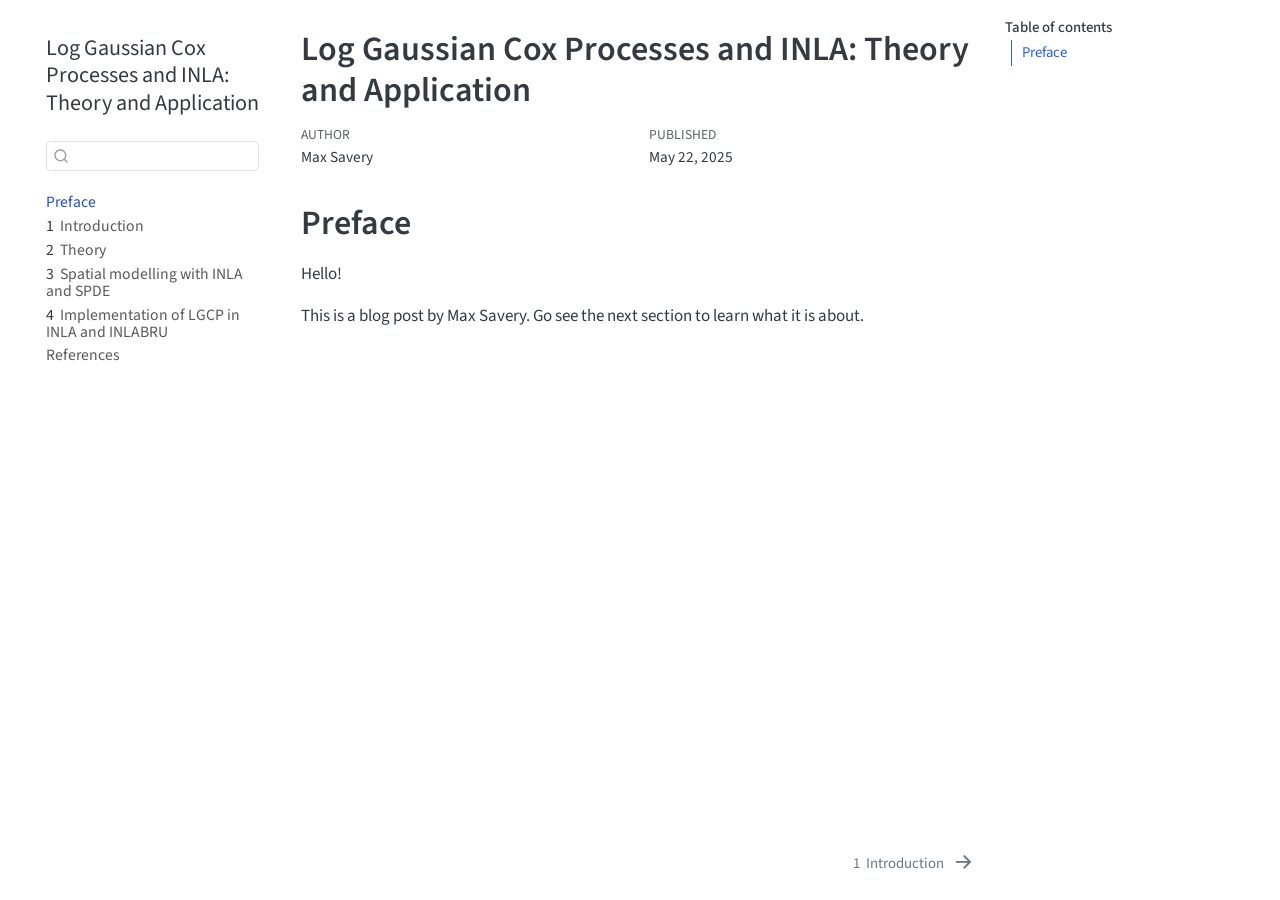
==== commit 8853e8dd: "Built site for gh-pages" ====
--- a/index.html
+++ b/index.html
@@ -7,7 +7,7 @@
 <meta name="viewport" content="width=device-width, initial-scale=1.0, user-scalable=yes">
 
 <meta name="author" content="Max Savery">
-<meta name="dcterms.date" content="2026-10-05">
+<meta name="dcterms.date" content="2025-05-22">
 
 <title>Log Gaussian Cox Processes and INLA: Theory and Application</title>
 <style>
@@ -180,7 +180,7 @@
     <div>
     <div class="quarto-title-meta-heading">Published</div>
     <div class="quarto-title-meta-contents">
-      <p class="date">October 5, 2026</p>
+      <p class="date">May 22, 2025</p>
     </div>
   </div>
   
